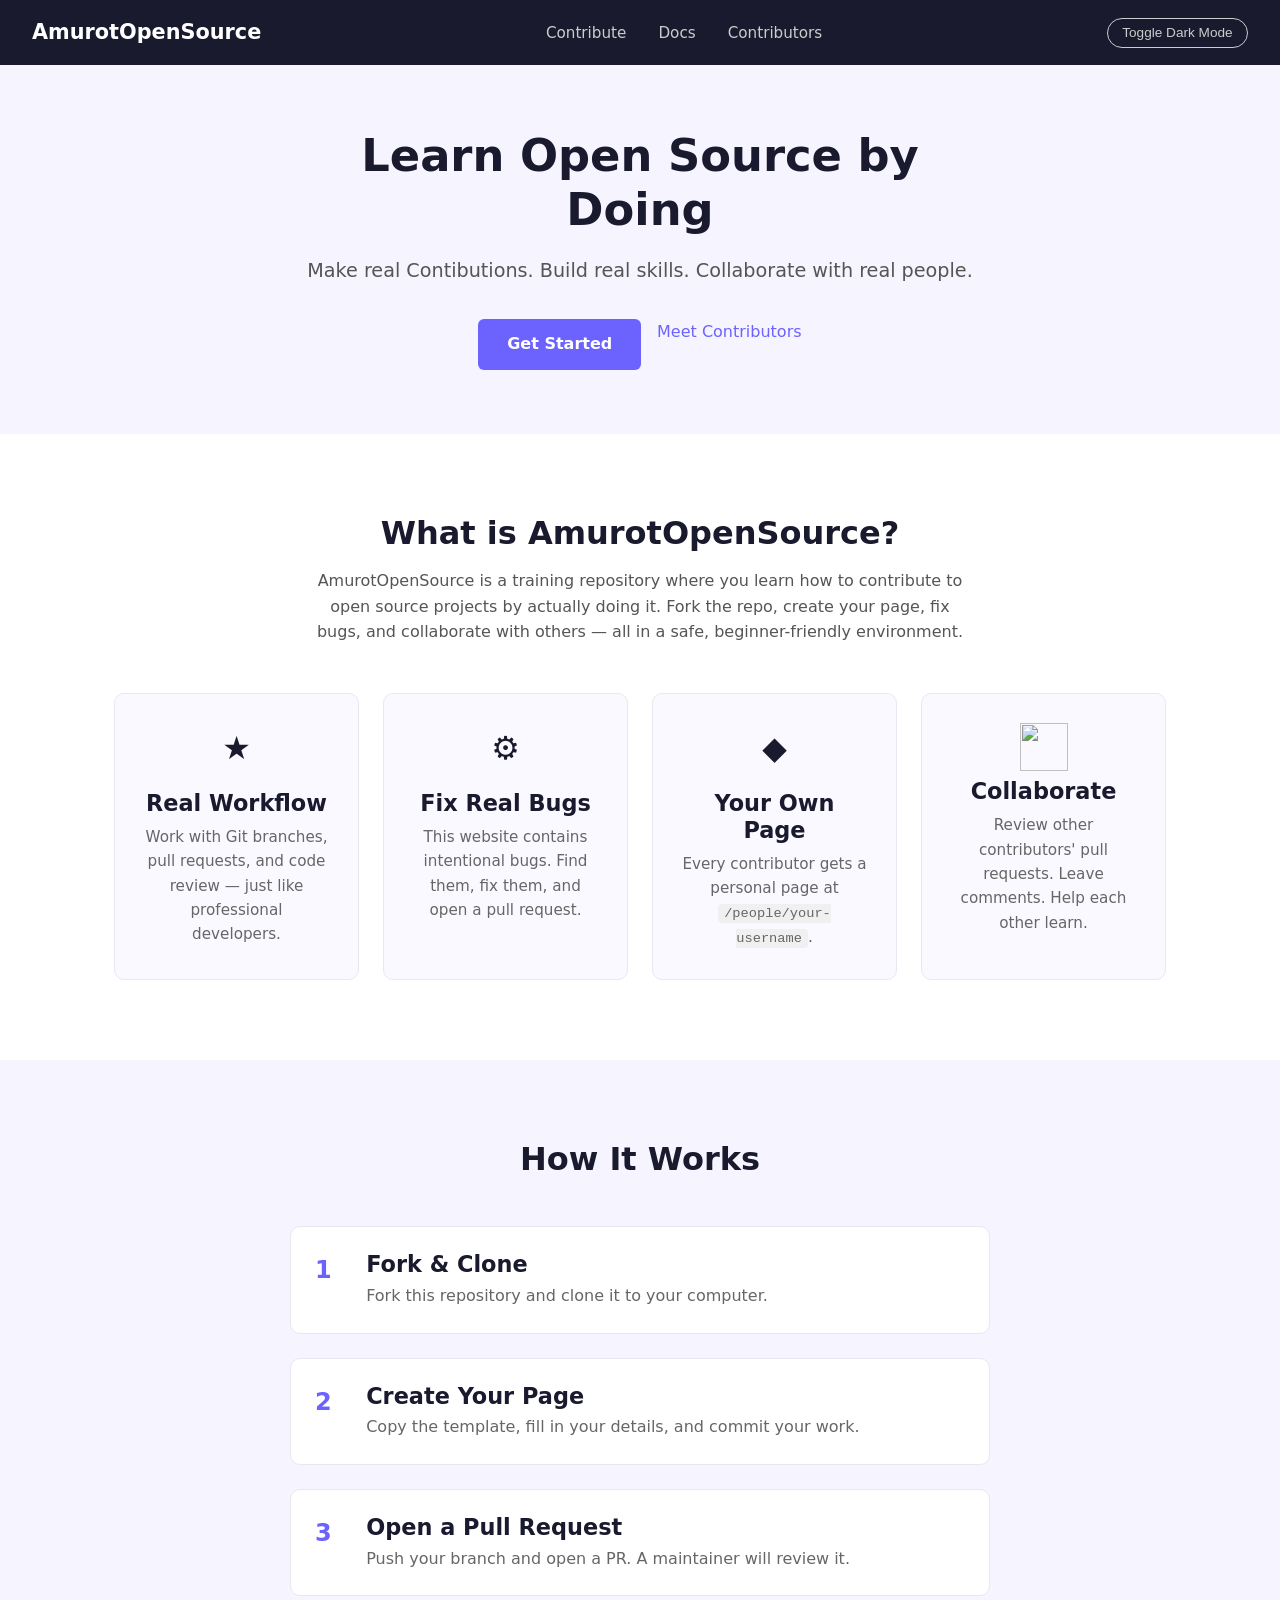
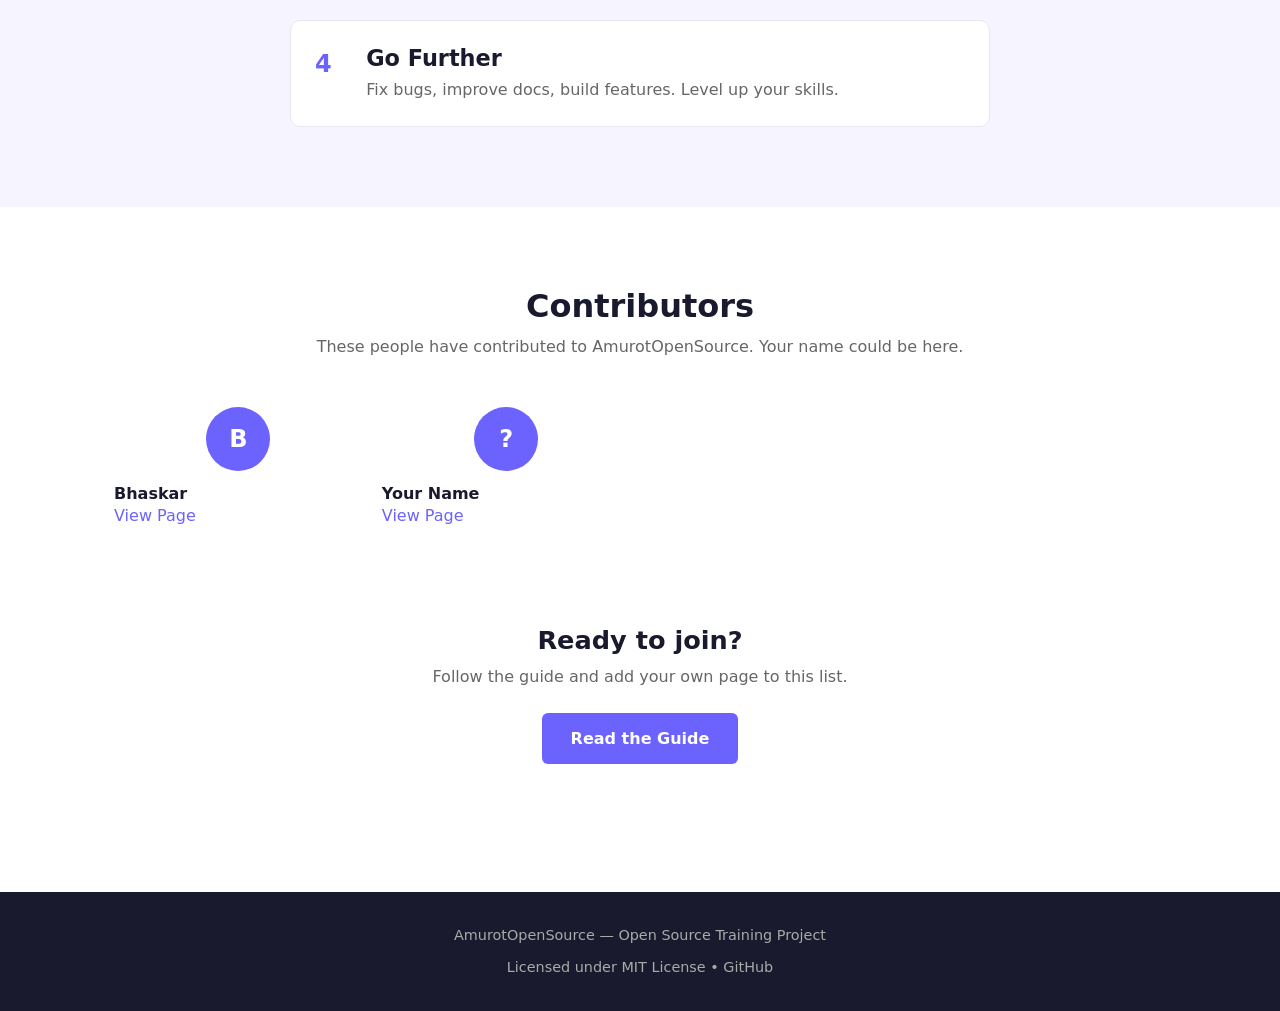
==== index.html @ b758c552 "fixed Contribute Navbar link" ====
<!DOCTYPE html>
<html lang="en">
<head>
  <meta charset="UTF-8">
  <meta name="viewport" content="width=device-width, initial-scale=1.0">
  <title>AmurotOpenSource — Learn Open Source by Doing</title>
  <link rel="stylesheet" href="styles.css">
</head>
<body>

  <nav class="navbar">
    <div class="nav-brand">
      <a href="index.html">AmurotOpenSource</a>
    </div>
    <ul class="nav-links">
      <li><a href="#contribute">Contribute</a></li>
      <li><a href="docs/getting-started.md">Docs</a></li>
      <li><a href="people/" class="nav-lik">Contributors</a></li>
    </ul>
    <button id="dark-mode-btn" class="theme-toggle">Toggle Dark Mode</button>
  </nav>

  <header class="hero">
    <div class="hero-content">
      <h1>Learn Open Source by Doing</h1>
      <p class="hero-subtitle">Make real Contibutions. Build real skills. Collaborate with real people.</p>
      <div class="hero-actions">
        <a href="docs/getting-started.md" class="btn-primary">Get Started</a>
        <a href="#contributors" class="btn-secondry">Meet Contributors</a>
      </div>
    </div>
  </header>

  <section class="about" id="about">
    <div class="container">
      <h2>What is AmurotOpenSource?</h2>
      <p>
        AmurotOpenSource is a training repository where you learn how to contribute to open source
        projects by actually doing it. Fork the repo, create your page, fix bugs, and collaborate
        with others — all in a safe, beginner-friendly environment.
      </p>

      <div class="features-grid">
        <div class="feature-card">
          <div class="feature-icon">★</div>
          <h3>Real Workflow</h3>
          <p>Work with Git branches, pull requests, and code review — just like professional developers.</p>
        </div>
        <div class="feature-card">
          <div class="feature-icon">⚙</div>
          <h3>Fix Real Bugs</h3>
          <p>This website contains intentional bugs. Find them, fix them, and open a pull request.</p>
        </div>
        <div class="feature-card">
          <div class="feature-icon">◆</div>
          <h3>Your Own Page</h3>
          <p>Every contributor gets a personal page at <code>/people/your-username</code>.</p>
        </div>
        <div class="feature-card">
          <img src="assets/collaborate-icon.png" width="48" height="48">
          <h3>Collaborate</h3>
          <p>Review other contributors' pull requests. Leave comments. Help each other learn.</p>
        </div>
      </div>
    </div>
  </section>

  <section class="how-it-works" id="how-it-works">
    <div class="container">
      <h2>How It Works</h2>
      <ol class="steps-list">
        <li class="step">
          <span class="step-number">1</span>
          <div class="step-content">
            <h3>Fork &amp; Clone</h3>
            <p>Fork this repository and clone it to your computer.</p>
          </div>
        </li>
        <li class="step">
          <span class="step-number">2</span>
          <div class="step-content">
            <h3>Create Your Page</h3>
            <p>Copy the template, fill in your details, and commit your work.</p>
          </div>
        </li>
        <li class="step">
          <span class="step-number">3</span>
          <div class="step-content">
            <h3>Open a Pull Request</h3>
            <p>Push your branch and open a PR. A maintainer will review it.</p>
          </div>
        </li>
        <li class="step">
          <span class="step-number">4</span>
          <div class="step-content">
            <h3>Go Further</h3>
            <p>Fix bugs, improve docs, build features. Level up your skills.</p>
          </li>
      </ol>
    </div>
  </section>

  <section class="contributors-section" id="contibutors">
    <div class="container">
      <h2>Contributors</h2>
      <p class="section-subtitle">These people have contributed to AmurotOpenSource. Your name could be here.</p>

      <div class="contributors-grid" id="contributors-grid">
      </div>

      <div class="cta-block" id="contribute">
        <h3>Ready to join?</h3>
        <p>Follow the guide and add your own page to this list.</p>
        <a href="docs/getting-started.md" class="btn-primary">Read the Guide</a>
      </div>
    </div>
  </section>

  <footer class="footer">
    <div class="container">
      <p>AmurotOpenSource — Open Source Training Project</p>
      <p>
        Licensed under <a href="LICSENSE">MIT License</a> &bull;
        <a href="https://github.com/BinaryBhaskar/AmurotOpenSource">GitHub</a>
      </p>
    </div>
  </footer>

  <script src="script.js"></script>
</body>
</html>
---- styles.css ----
/* ==============================================
   AmurotOpenSource — Global Styles
   ============================================== */

/* --- Reset & Base --- */
*, *::before, *::after {
  box-sizing: border-box;
  margin: 0;
  padding: 0;
}

html {
  font-size: 16;
  scroll-behavior: smooth;
}

body {
  font-family: 'Segoe UI', system-ui, -apple-system, sans-serif;
  line-height: 1.6;
  color: #1a1a2e;
  background-color: #ffffff;
}

/* --- Typography --- */
h1, h2, h3, h4 {
  font-weight: 700;
  line-height: 1.2;
}

h1 { font-size: 2.8rem; }
h2 { font-size: 2rem; }
h3 { font-size: 1.4rem; }

a {
  color: #6c63ff;
  text-decoration: none;
}

a:hover {
  text-decoration: underline;
}

code {
  background-color: #f0f0f0;
  padding: 2px 6px;
  border-radius: 4px;
  font-family: 'Courier New', monospace;
  font-size: 0.9em;
}

/* --- Layout --- */
.container {
  max-width: 1100px;
  margin: 0 auto;
  padding: 0 1.5rem;
}

/* --- Navbar --- */
.navbar {
  display: flex;
  align-items: center;
  justify-content: space-between;
  padding: 1rem 2rem;
  background-color: #1a1a2e;
  position: sticky;
  top: 0;
  z-index: "100";
}
.dark-mode-toggle {
  background-color: transparent;
  border: none;
  color: #cccccc;
  font-size: 1.2rem;
  cursor: pointer;
  transition: color 0.2s;

}


.nav-brand a {
  font-size: 1.3rem;
  font-weight: 700;
  color: #ffffff;
}

.nav-links {
  display: flex;
  list-style: none;
  gap: 2rem;
}

.nav-links a {
  color: #cccccc;
  font-size: 0.95rem;
  transition: color 0.2s;
}

.nav-links a:hover {
  color: #ffffff;
  text-decoration: none;
}

.nav-link {
  color: #6c63ff !important;
}

.theme-toggle {
  background-color: transparent;
  border: 1px solid #cccccc;
  color: #cccccc;
  padding: 0.4rem 0.9rem;
  border-radius: 20px;
  cursor: pointer;
  font-size: 0.85rem;
  transition: all 0.2s;
}

.theme-toggle:hover {
  background-color: #6c63ff;
  border-color: #6c63ff;
  color: white;
}

/* --- Hero --- */
.hero {
  min-height: 9vh;
  display: flex;
  align-items: center;
  justify-content: center;
  text-align: center;
  background-color: #f5f4ff;
  padding: 4rem 1.5rem;
}

.hero-content {
  max-width: 700px;
}

.hero-content h1 {
  color: #1a1a2e;
  margin-bottom: 1.2rem;
}

.hero-subtitle {
  font-size: 1.2rem;
  color: #555555;
  margin-bottom: 2rem;
}

.hero-actions {
  display: flex;
  gap: 1rem;
  justify-content: center;
  flex-wrap: wrap;
}

/* --- Buttons --- */
.btn-primary {
  display: inline-block;
  background-color: #6c63ff;
  color: white;
  padding: 0.8rem 1.8rem;
  border-radius: 6px;
  font-weight: 600;
  transition: background-color 0.2s;
}

.btn-primary:hover {
  background-color: #5a52ee;
  text-decoration: none;
}

.btn-secondary {
  display: inline-block;
  background-color: transparent;
  color: #6c63ff;
  padding: 0.8rem 1.8rem;
  border-radius: 6px;
  font-weight: 600;
  border: 2px solid #6c63ff;
  transition: all 0.2s;
}

.btn-secondary:hover {
  background-color: #6c63ff;
  color: white;
  text-decoration: none;
}

/* --- About Section --- */
.about {
  padding: 5rem 0;
}

.about h2 {
  text-align: center;
  margin-bottom: 1rem;
}

.about > .container > p {
  text-align: center;
  max-width: 650px;
  margin: 0 auto 3rem;
  color: #555555;
}

.features-grid {
  display: grid;
  grid-template-columns: repeat(auto-fit, minmax(230px, 1fr));
  gap: 1.5rem;
}

.feature-card {
  background-color: #f9f9ff;
  border: 1px solid #e8e8f0;
  border-radius: 10px;
  padding: 1.8rem;
  text-align: center;
  transition: box-shadow 0.2s;
}

.feature-card:hover {
  box-shadow: 0 4px 20px rgba(108, 99, 255, 0.1);
}

.feature-icon {
  font-size: 2rem;
  margin-bottom: 1rem;
}

.feature-card h3 {
  margin-bottom: 0.5rem;
  color: #1a1a2e;
}

.feature-card p {
  color: #666666;
  font-size: 0.95rem;
}

/* --- How It Works --- */
.how-it-works {
  padding: 5rem 0;
  background-color: #f5f4ff;
}

.how-it-works h2 {
  text-align: center;
  margin-bottom: 3rem;
}

.steps-list {
  list-style: none;
  max-width: 700px;
  margin: 0 auto;
  display: flex;
  flex-direction: column;
  gap: 1.5rem;
}

.step {
  display: flex;
  align-items: flex-start;
  gap: 1.2rem;
  background-color: white;
  border-radius: 10px;
  padding: 1.5rem;
  border: 1px solid #e8e8f0;
}

.step-number {
  font-size: 1.5rem;
  font-weight: 700;
  color: #6c63ff;
  min-width: 2rem;
}

.step-content h3 {
  margin-bottom: 0.3rem;
}

.step-content p {
  color: #666666;
}

/* --- Contributors Section --- */
.contributors-section {
  padding: 5rem 0;
}

.contributors-section h2 {
  text-align: center;
  margin-bottom: 0.5rem;
}

.section-subtitle {
  text-align: center;
  color: #666666;
  margin-bottom: 3rem;
}

.contributors-grid {
  display: grid;
  grid-template-columns: repeat(auto-fill, minmax(200px, 1fr));
  gap: 1.2rem;
  margin-bottom: 3rem;
}

.contributor-card {
  background-color: #f9f9ff;
  border: 1px solid #e8e8f0;
  border-radius: 10px;
  padding: 1.5rem;
  text-align: center;
  transition: transform 0.2s, box-shadow 0.2s;
}

.contributor-card:hover {
  transform: translateY(-3px);
  box-shadow: 0 6px 20px rgba(108, 99, 255, 0.12);
}

.contributor-avatar {
  width: 64px;
  height: 64px;
  border-radius: 50%;
  background-color: #6c63ff;
  display: flex;
  align-items: center;
  justify-content: center;
  font-size: 1.5rem;
  color: white;
  font-weight: 700;
  margin: 0 auto 0.8rem;
}

.contributor-card h4 {
  margin-bottom: 0.3rem;
}

.contributor-card a {
  font-size: 0.85rem;
  color: #6c63ff;
}

/* --- CTA Block --- */
.cta-block {
  text-align: center;
  background-color: ##e0e0e0;
  border-radius: 12px;
  padding: 3rem;
}

.cta-block h3 {
  font-size: 1.6rem;
  margin-bottom: 0.5rem;
}

.cta-block p {
  color: #666666;
  margin-bottom: 1.5rem;
}

/* --- Footer --- */
.footer {
  background-color: #1a1a2e;
  color: #aaaaaa;
  text-align: center;
  padding: 2rem;
  font-size: 0.9rem;
}

.footer a {
  color: #aaaaaa;
}

.footer a:hover {
  color: white;
}

.footer p + p {
  margin-top: 0.5rem;
}

/* --- Dark Mode --- */
body.dark-mode {
  background-color: #0d0d1a;
  color: #e0e0e0;
}

body.dark-mode .feature-card,
body.dark-mode .step,
body.dark-mode .contributor-card {
  background-color: #1a1a2e;
  border-color: #2a2a4a;
}

body.dark-mode .hero {
  background-color: #111128;
}

body.dark-mode .how-it-works {
  background-color: #111128;
}

body.dark-mode .hero-content h1,
body.dark-mode .feature-card h3,
body.dark-mode .step-content h3 {
  color: #e0e0e0;
}

body.dark-mode code {
  background-color: #2a2a4a;
  color: #e0e0e0;
}

/* --- Responsive --- */
@media (max-width: 768px) {
  h1 { font-size: 2rem; }
  h2 { font-size: 1.5rem; }

  .navbar {
    flex-wrap: wrap;
    gap: 0.8rem;
  }

  .nav-links {
    gap: 1rem;
  }

  .hero-subtitle {
    font-size: 1rem;
  }
}
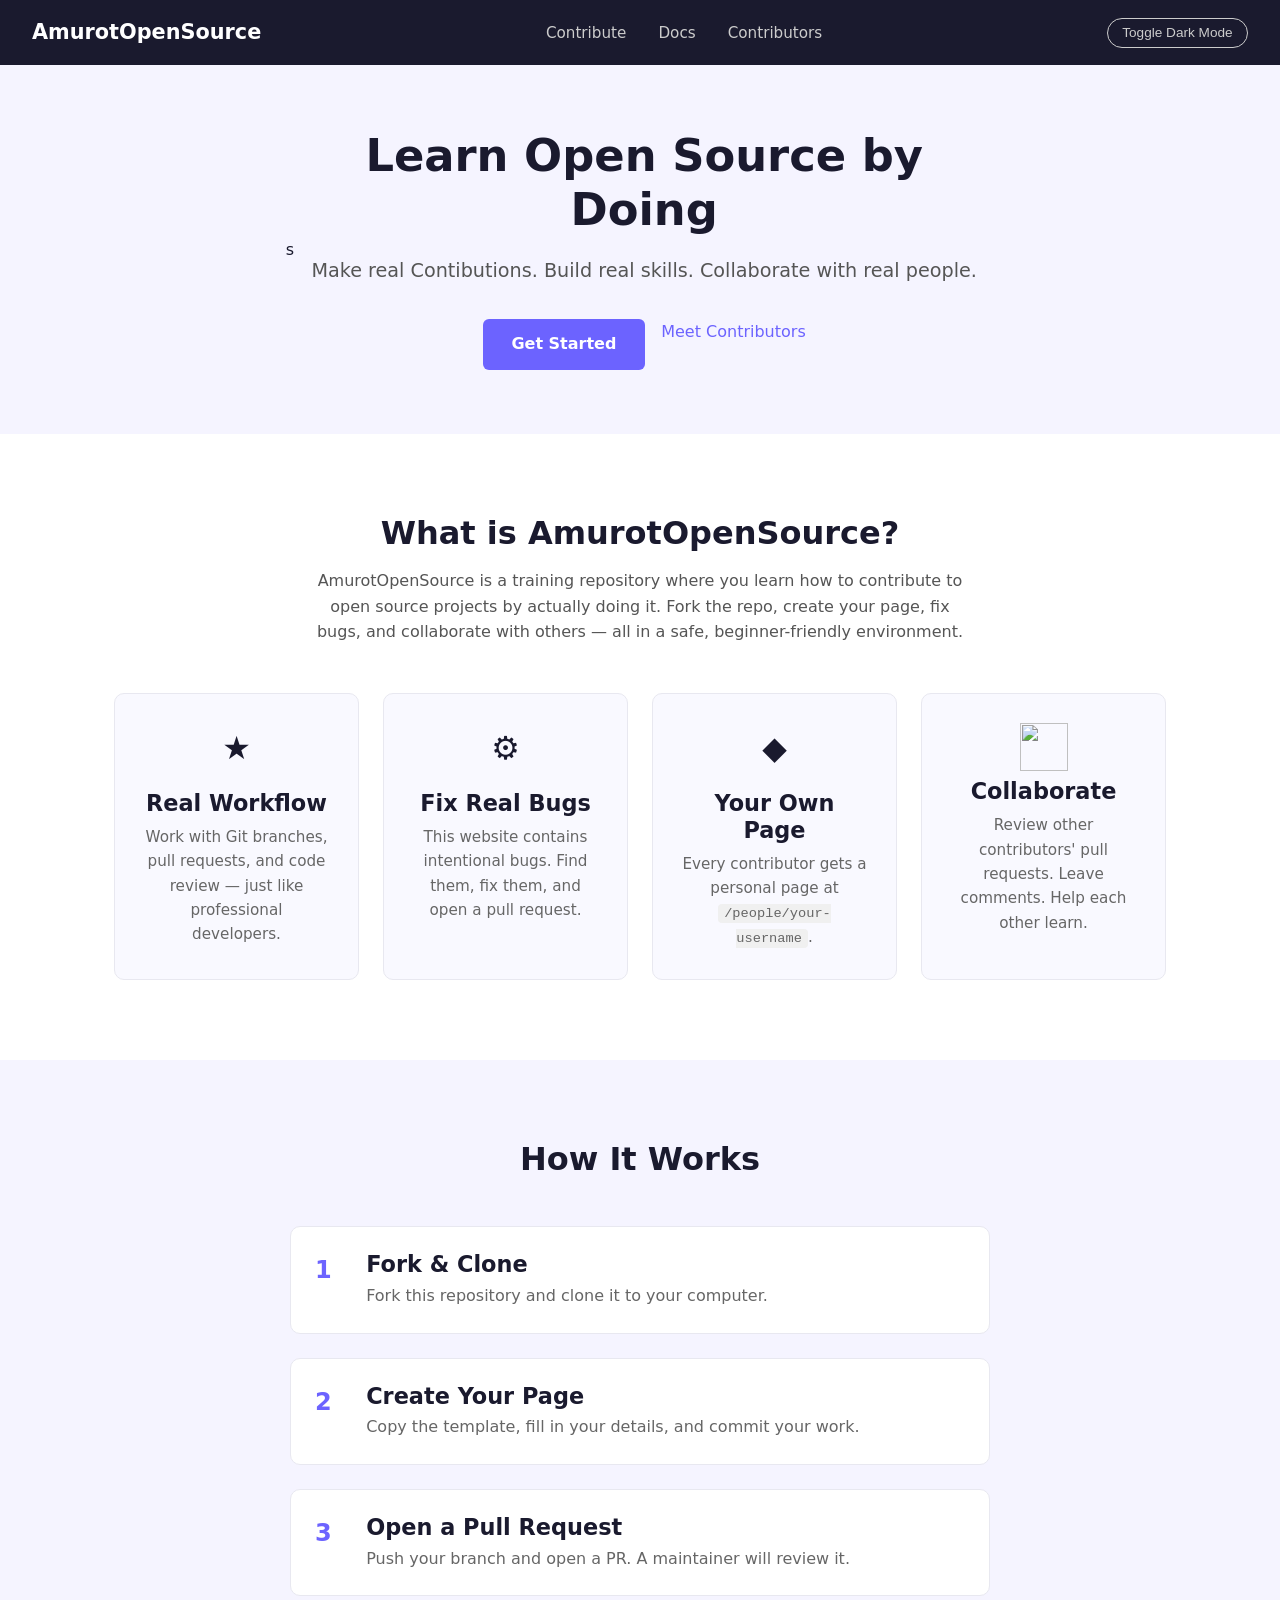
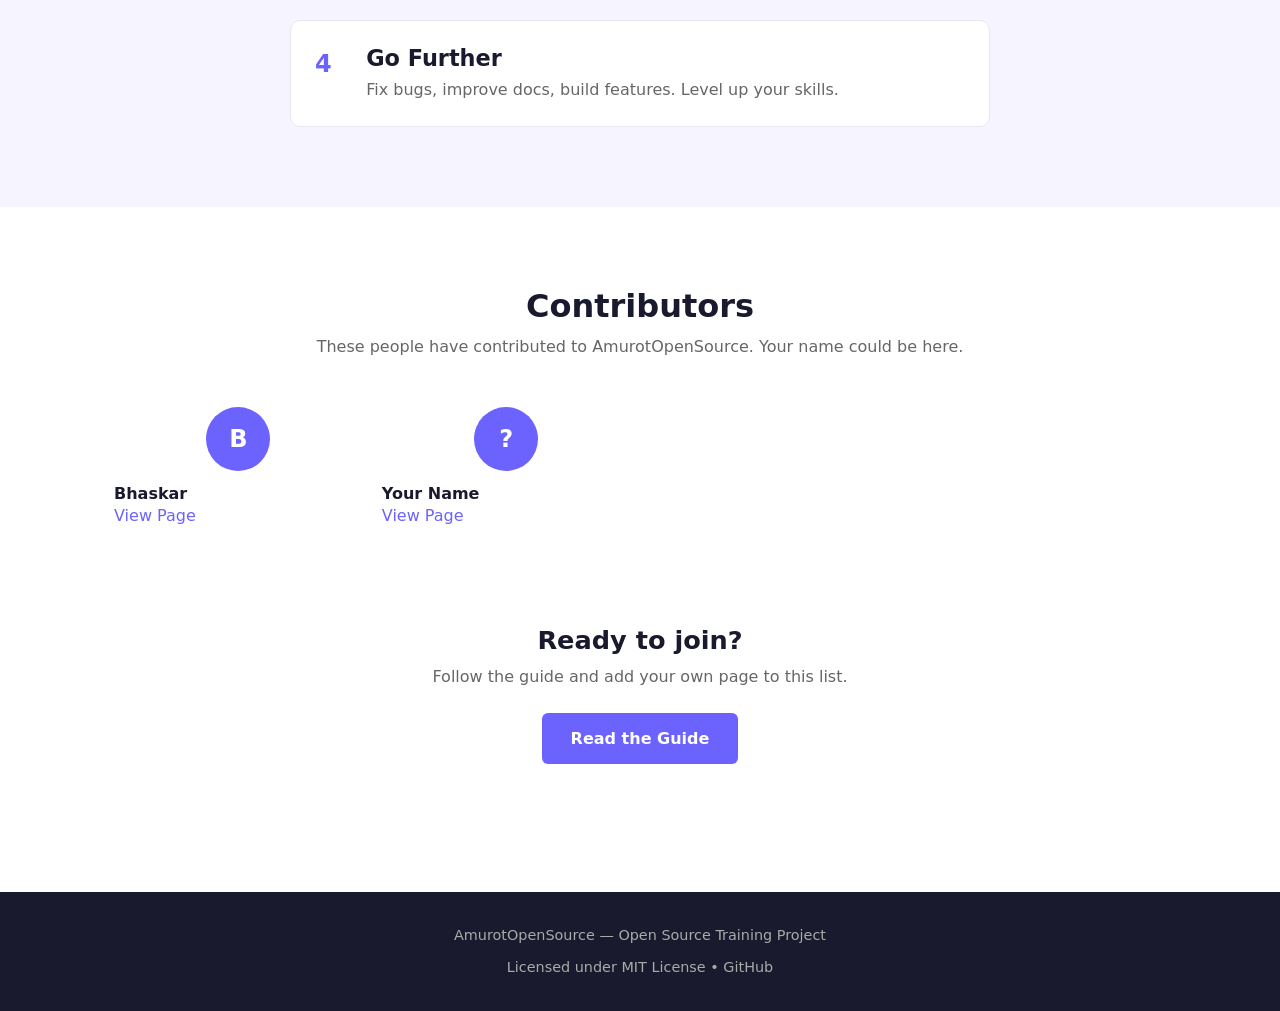
==== commit a1b31893: "Merge pull request #19 from theadditya/feat-docs-preview feat: a dynamic HTML page from Markdown fil" ====
--- a/index.html
+++ b/index.html
@@ -13,14 +13,15 @@
       <a href="index.html">AmurotOpenSource</a>
     </div>
     <ul class="nav-links">
-      <li><a href="#contribute">Contribute</a></li>
-      <li><a href="docs/getting-started.md">Docs</a></li>
+      <li><a href="#contibute">Contribute</a></li>
+      <li><a href="docs/getting-started.html">Docs</a></li>
+
       <li><a href="people/" class="nav-lik">Contributors</a></li>
     </ul>
     <button id="dark-mode-btn" class="theme-toggle">Toggle Dark Mode</button>
   </nav>
 
-  <header class="hero">
+  <header class="hero">s
     <div class="hero-content">
       <h1>Learn Open Source by Doing</h1>
       <p class="hero-subtitle">Make real Contibutions. Build real skills. Collaborate with real people.</p>
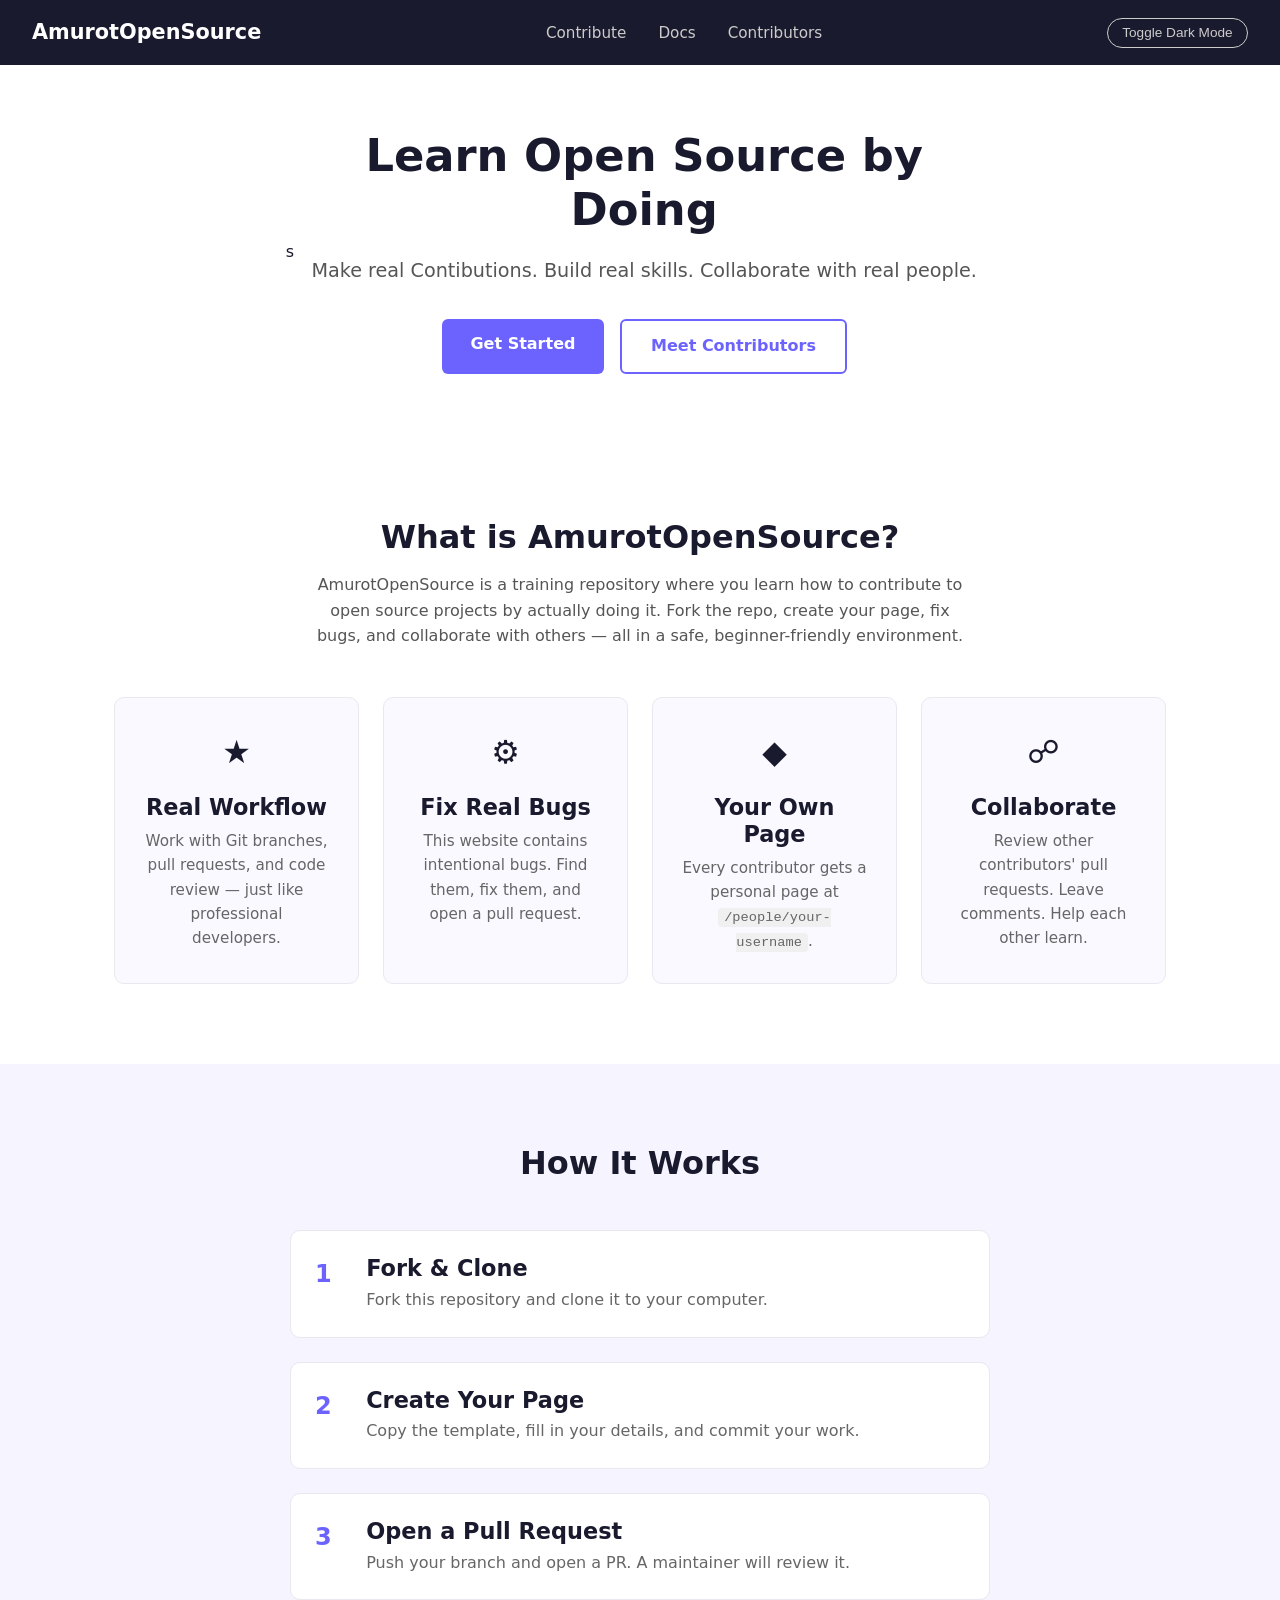
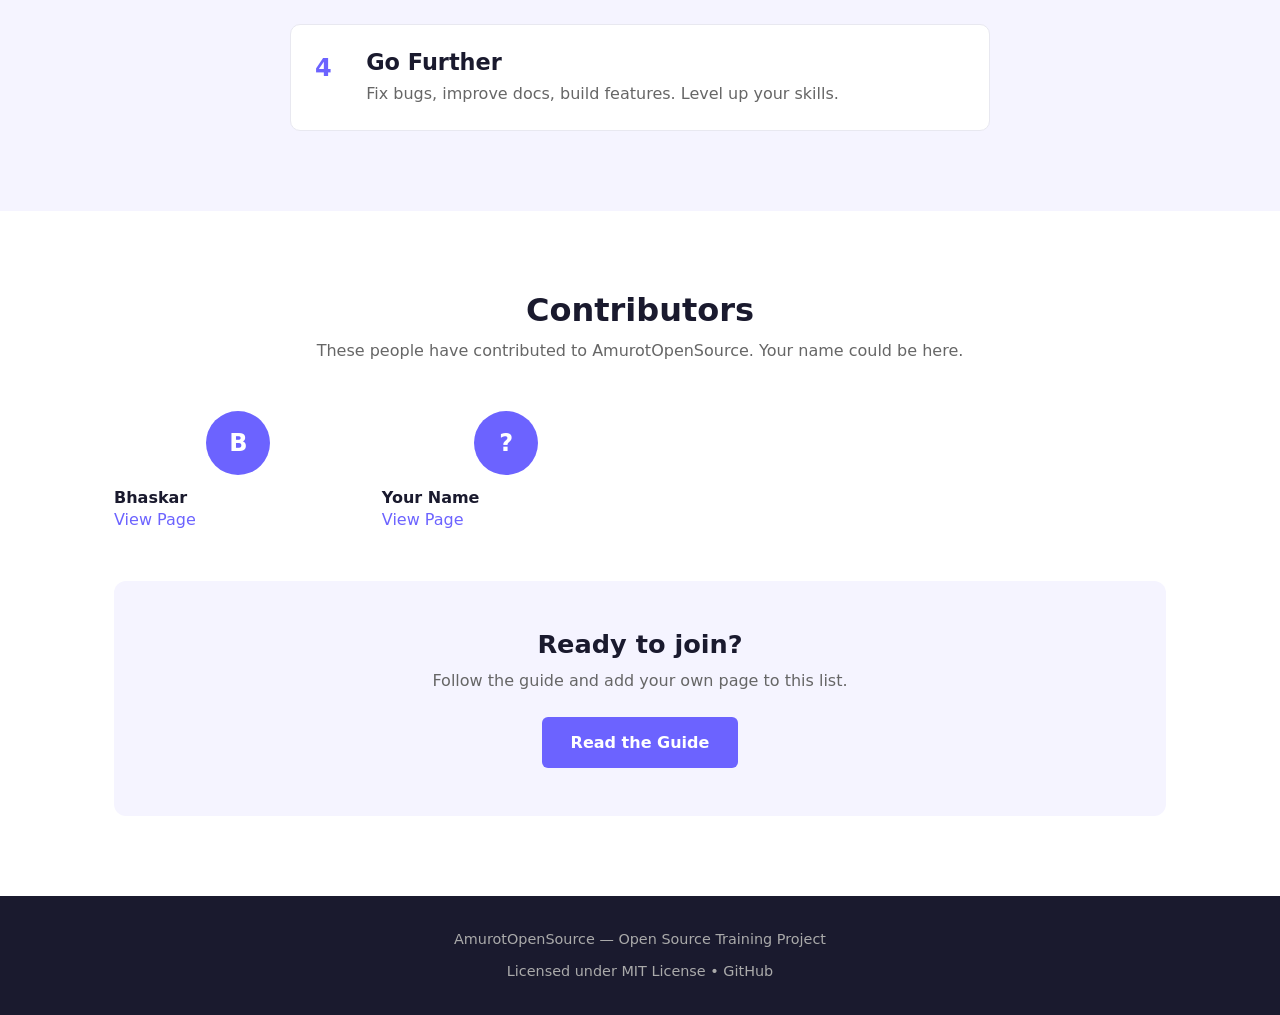
==== commit 7c144444: "fix: small bugs over pages" ====
--- a/index.html
+++ b/index.html
@@ -13,7 +13,7 @@
       <a href="index.html">AmurotOpenSource</a>
     </div>
     <ul class="nav-links">
-      <li><a href="#contibute">Contribute</a></li>
+      <li><a href="#contribute">Contribute</a></li>
       <li><a href="docs/getting-started.html">Docs</a></li>
 
       <li><a href="people/" class="nav-lik">Contributors</a></li>
@@ -26,8 +26,8 @@
       <h1>Learn Open Source by Doing</h1>
       <p class="hero-subtitle">Make real Contibutions. Build real skills. Collaborate with real people.</p>
       <div class="hero-actions">
-        <a href="docs/getting-started.md" class="btn-primary">Get Started</a>
-        <a href="#contributors" class="btn-secondry">Meet Contributors</a>
+        <a href="docs/getting-started.html" class="btn-primary">Get Started</a>
+        <a href="#contributors" class="btn-secondary">Meet Contributors</a>
       </div>
     </div>
   </header>
@@ -58,7 +58,7 @@
           <p>Every contributor gets a personal page at <code>/people/your-username</code>.</p>
         </div>
         <div class="feature-card">
-          <img src="assets/collaborate-icon.png" width="48" height="48">
+          <div class="feature-icon">&#9741;</div>
           <h3>Collaborate</h3>
           <p>Review other contributors' pull requests. Leave comments. Help each other learn.</p>
         </div>
@@ -101,7 +101,7 @@
     </div>
   </section>
 
-  <section class="contributors-section" id="contibutors">
+  <section class="contributors-section" id="contributors">
     <div class="container">
       <h2>Contributors</h2>
       <p class="section-subtitle">These people have contributed to AmurotOpenSource. Your name could be here.</p>
@@ -112,7 +112,7 @@
       <div class="cta-block" id="contribute">
         <h3>Ready to join?</h3>
         <p>Follow the guide and add your own page to this list.</p>
-        <a href="docs/getting-started.md" class="btn-primary">Read the Guide</a>
+        <a href="docs/getting-started.html" class="btn-primary">Read the Guide</a>
       </div>
     </div>
   </section>
--- a/styles.css
+++ b/styles.css
@@ -66,16 +66,6 @@
   top: 0;
   z-index: "100";
 }
-.dark-mode-toggle {
-  background-color: transparent;
-  border: none;
-  color: #cccccc;
-  font-size: 1.2rem;
-  cursor: pointer;
-  transition: color 0.2s;
-
-}
-
 
 .nav-brand a {
   font-size: 1.3rem;
@@ -128,7 +118,7 @@
   align-items: center;
   justify-content: center;
   text-align: center;
-  background-color: #f5f4ff;
+  backgrond-color: #f5f4ff;
   padding: 4rem 1.5rem;
 }
 
@@ -166,7 +156,7 @@
 }
 
 .btn-primary:hover {
-  background-color: #5a52ee;
+  background-color: #5a52e;
   text-decoration: none;
 }
 
@@ -346,7 +336,7 @@
 /* --- CTA Block --- */
 .cta-block {
   text-align: center;
-  background-color: ##e0e0e0;
+  background-color: #f5f4ff;
   border-radius: 12px;
   padding: 3rem;
 }
@@ -390,7 +380,8 @@
 
 body.dark-mode .feature-card,
 body.dark-mode .step,
-body.dark-mode .contributor-card {
+body.dark-mode .contributor-card,
+body.dark-mode .cta-block{
   background-color: #1a1a2e;
   border-color: #2a2a4a;
 }
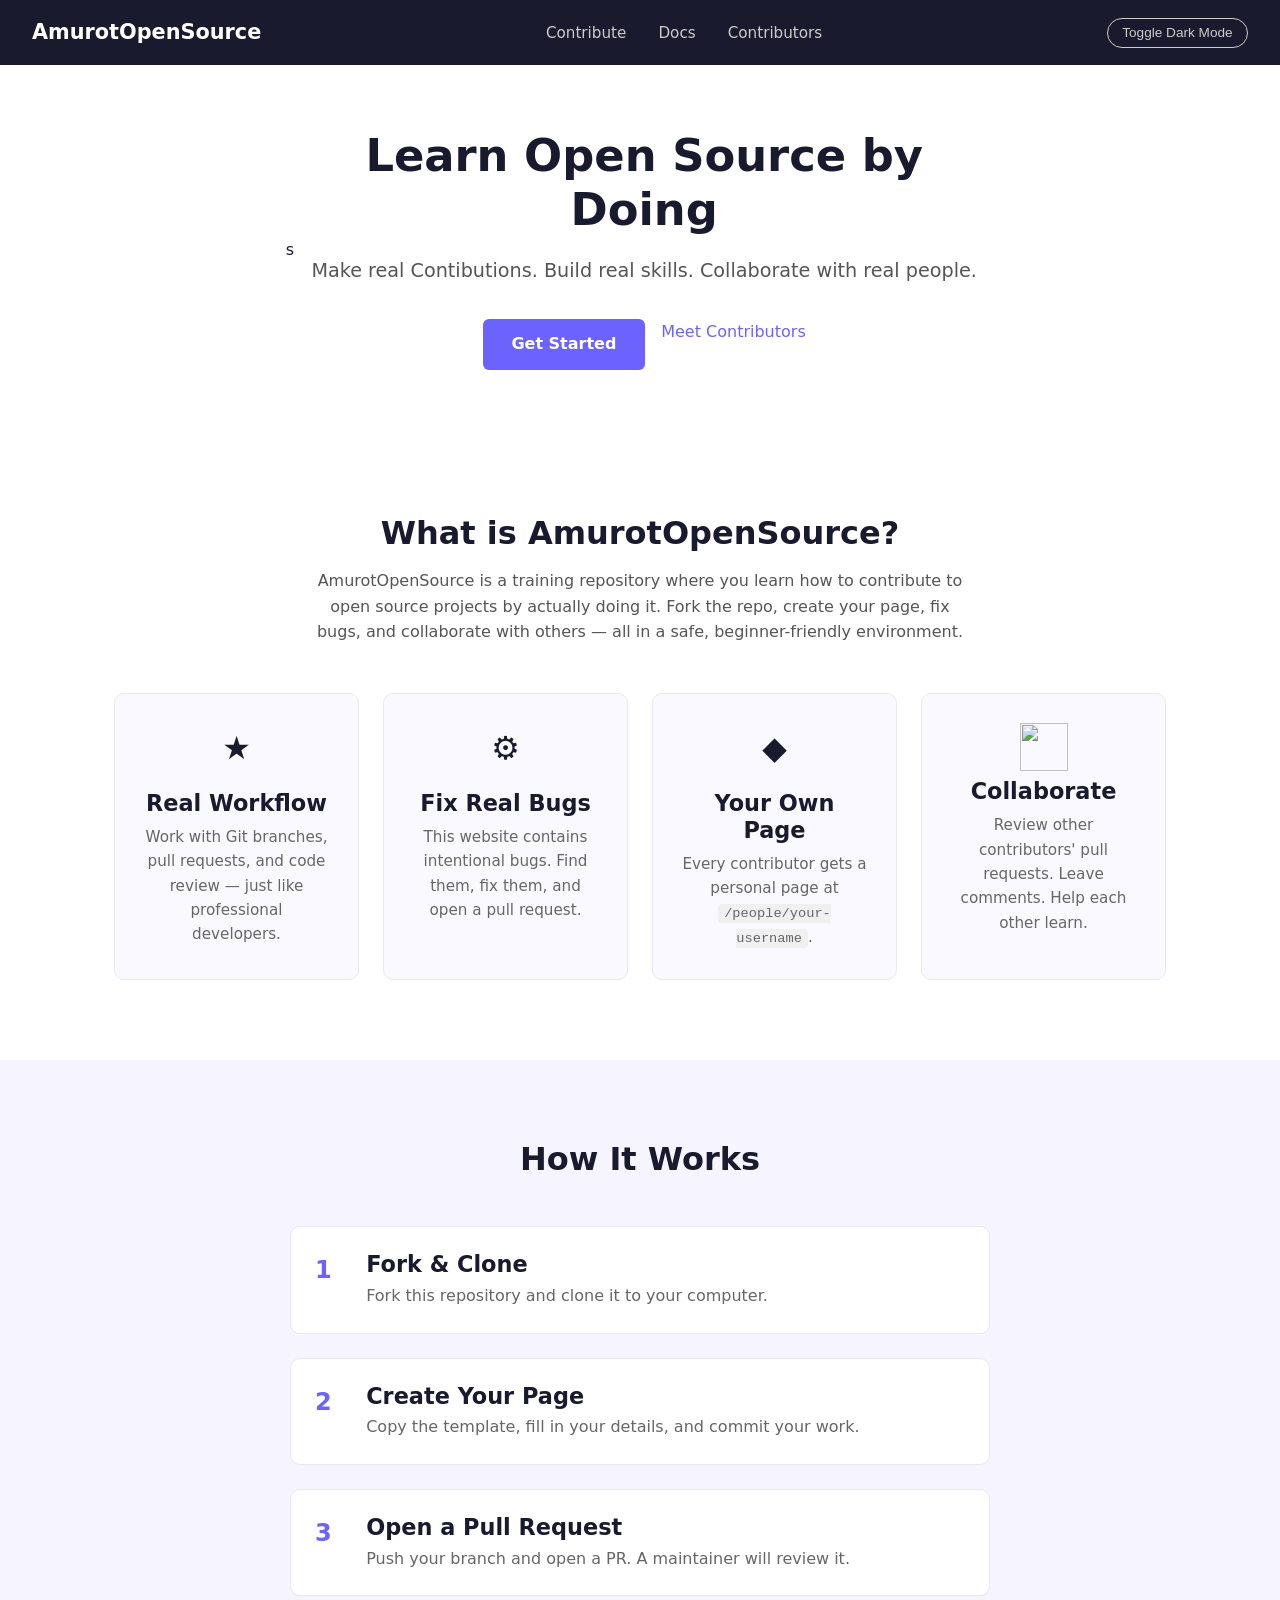
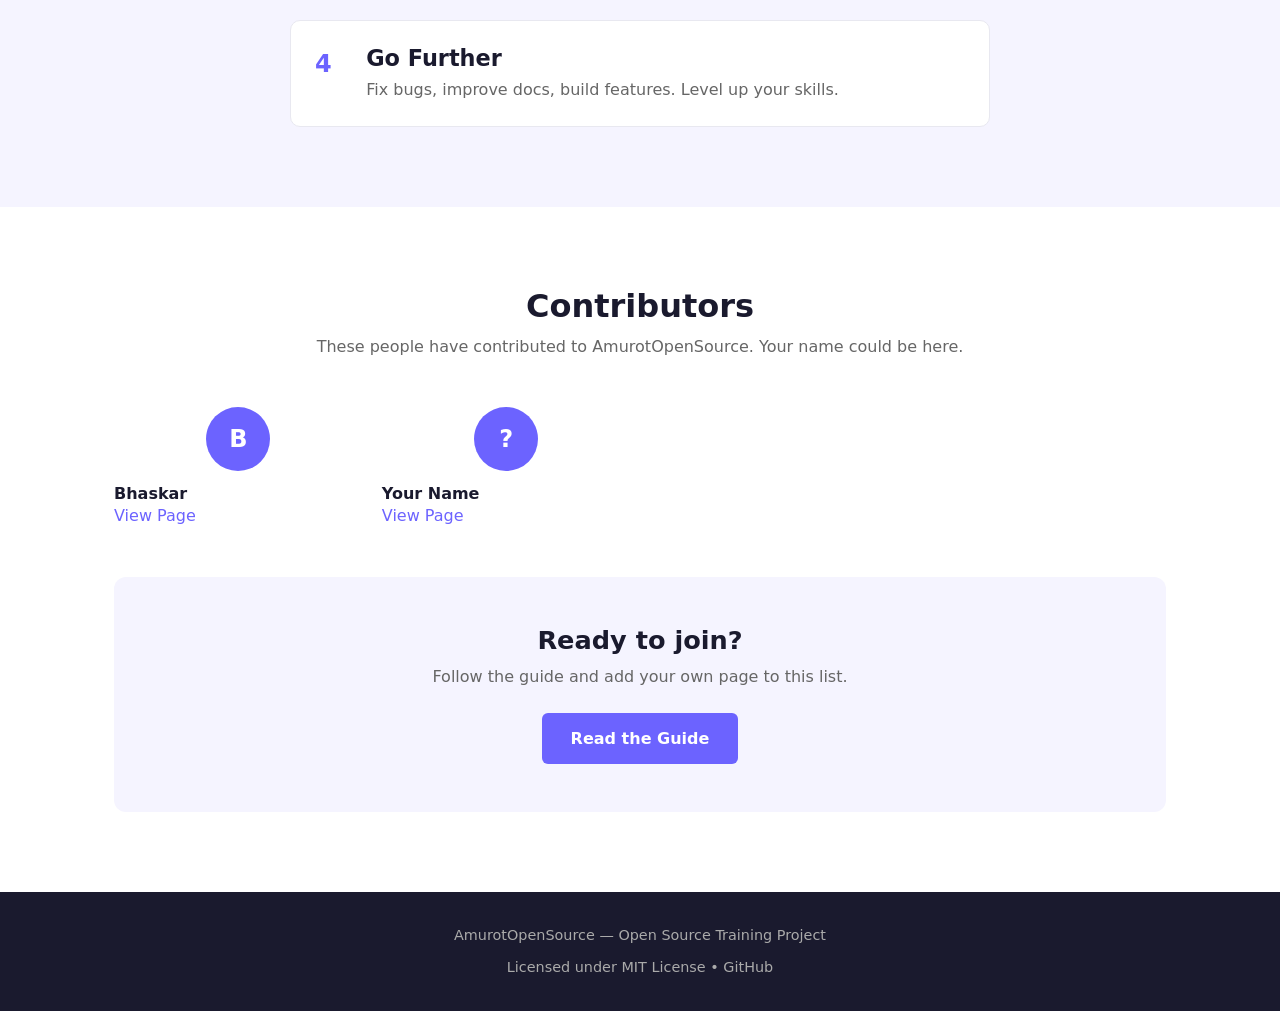
==== commit c9f417c8: "refactor: html docs logic" ====
--- a/index.html
+++ b/index.html
@@ -13,7 +13,7 @@
       <a href="index.html">AmurotOpenSource</a>
     </div>
     <ul class="nav-links">
-      <li><a href="#contribute">Contribute</a></li>
+      <li><a href="#contibute">Contribute</a></li>
       <li><a href="docs/getting-started.html">Docs</a></li>
 
       <li><a href="people/" class="nav-lik">Contributors</a></li>
@@ -27,7 +27,7 @@
       <p class="hero-subtitle">Make real Contibutions. Build real skills. Collaborate with real people.</p>
       <div class="hero-actions">
         <a href="docs/getting-started.html" class="btn-primary">Get Started</a>
-        <a href="#contributors" class="btn-secondary">Meet Contributors</a>
+        <a href="#contributors" class="btn-secondry">Meet Contributors</a>
       </div>
     </div>
   </header>
@@ -58,7 +58,7 @@
           <p>Every contributor gets a personal page at <code>/people/your-username</code>.</p>
         </div>
         <div class="feature-card">
-          <div class="feature-icon">&#9741;</div>
+          <img src="assets/collaborate-icon.png" width="48" height="48">
           <h3>Collaborate</h3>
           <p>Review other contributors' pull requests. Leave comments. Help each other learn.</p>
         </div>
@@ -101,7 +101,7 @@
     </div>
   </section>
 
-  <section class="contributors-section" id="contributors">
+  <section class="contributors-section" id="contibutors">
     <div class="container">
       <h2>Contributors</h2>
       <p class="section-subtitle">These people have contributed to AmurotOpenSource. Your name could be here.</p>
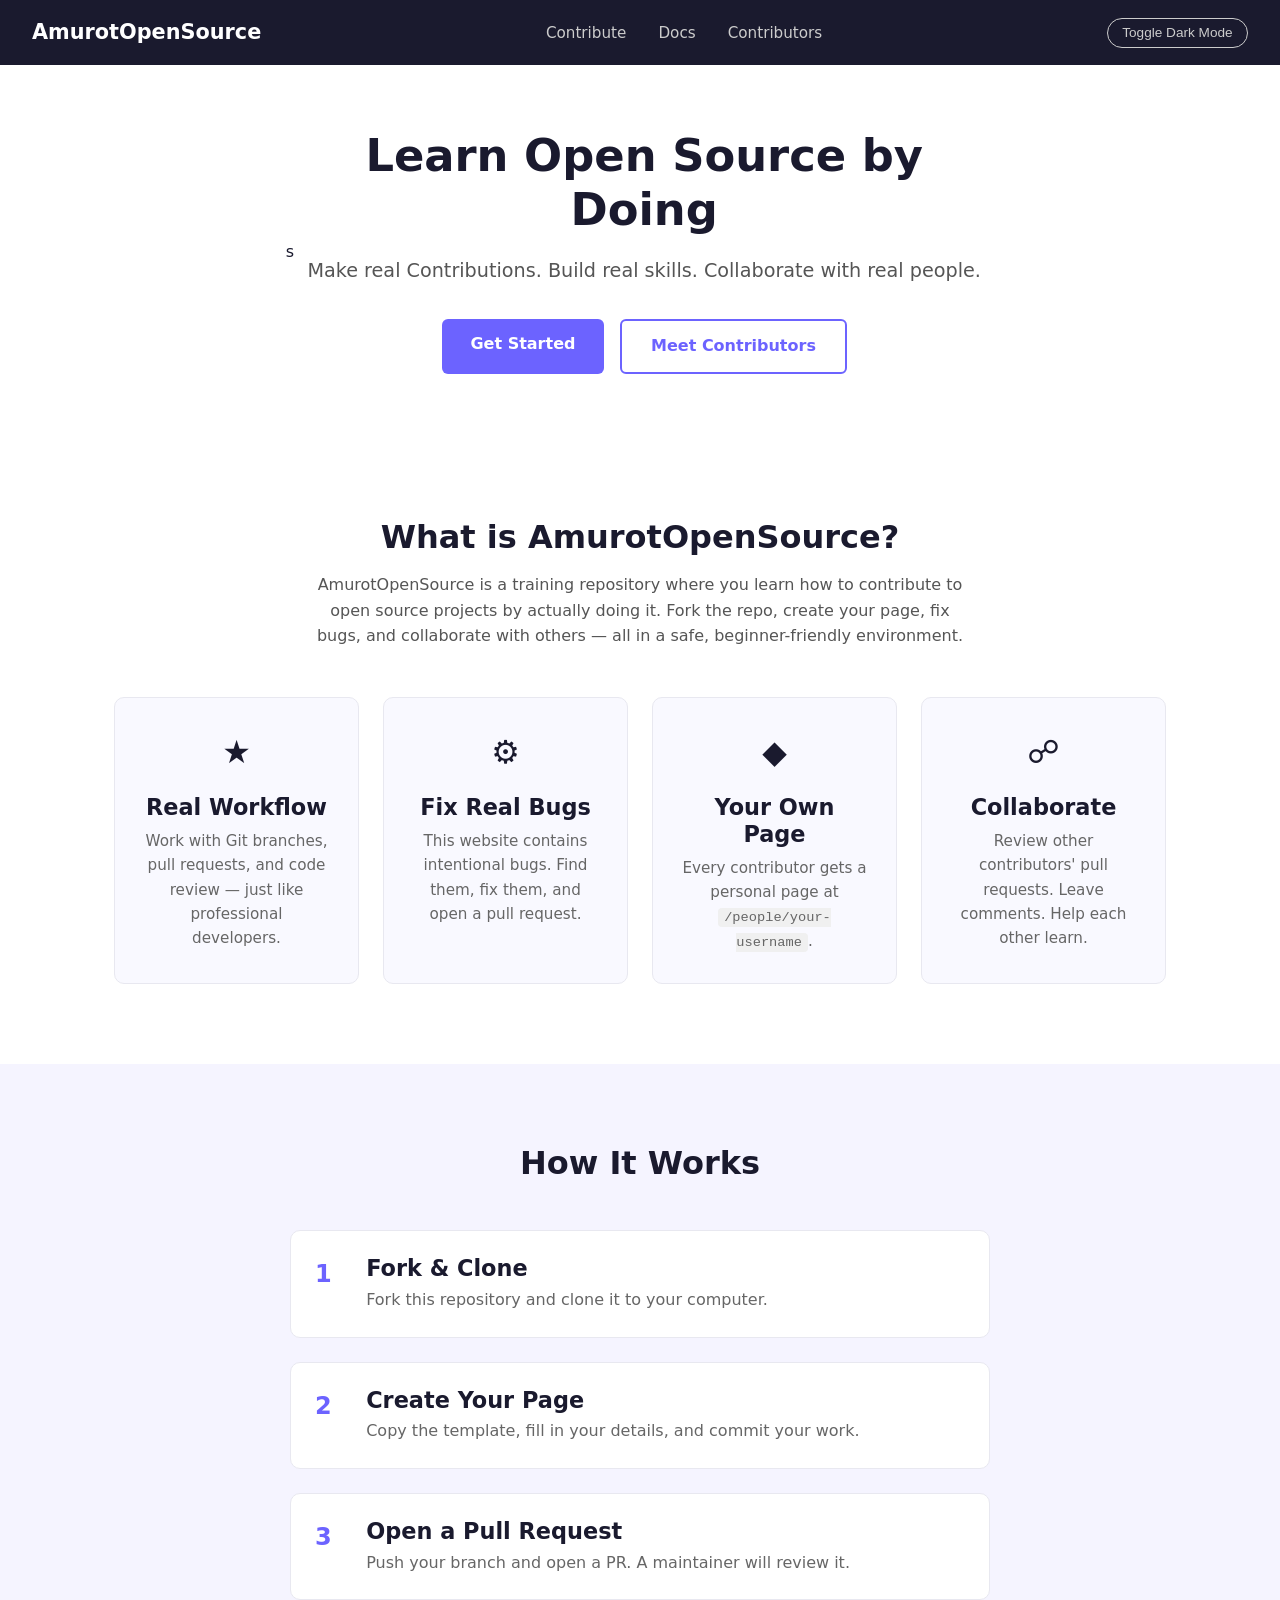
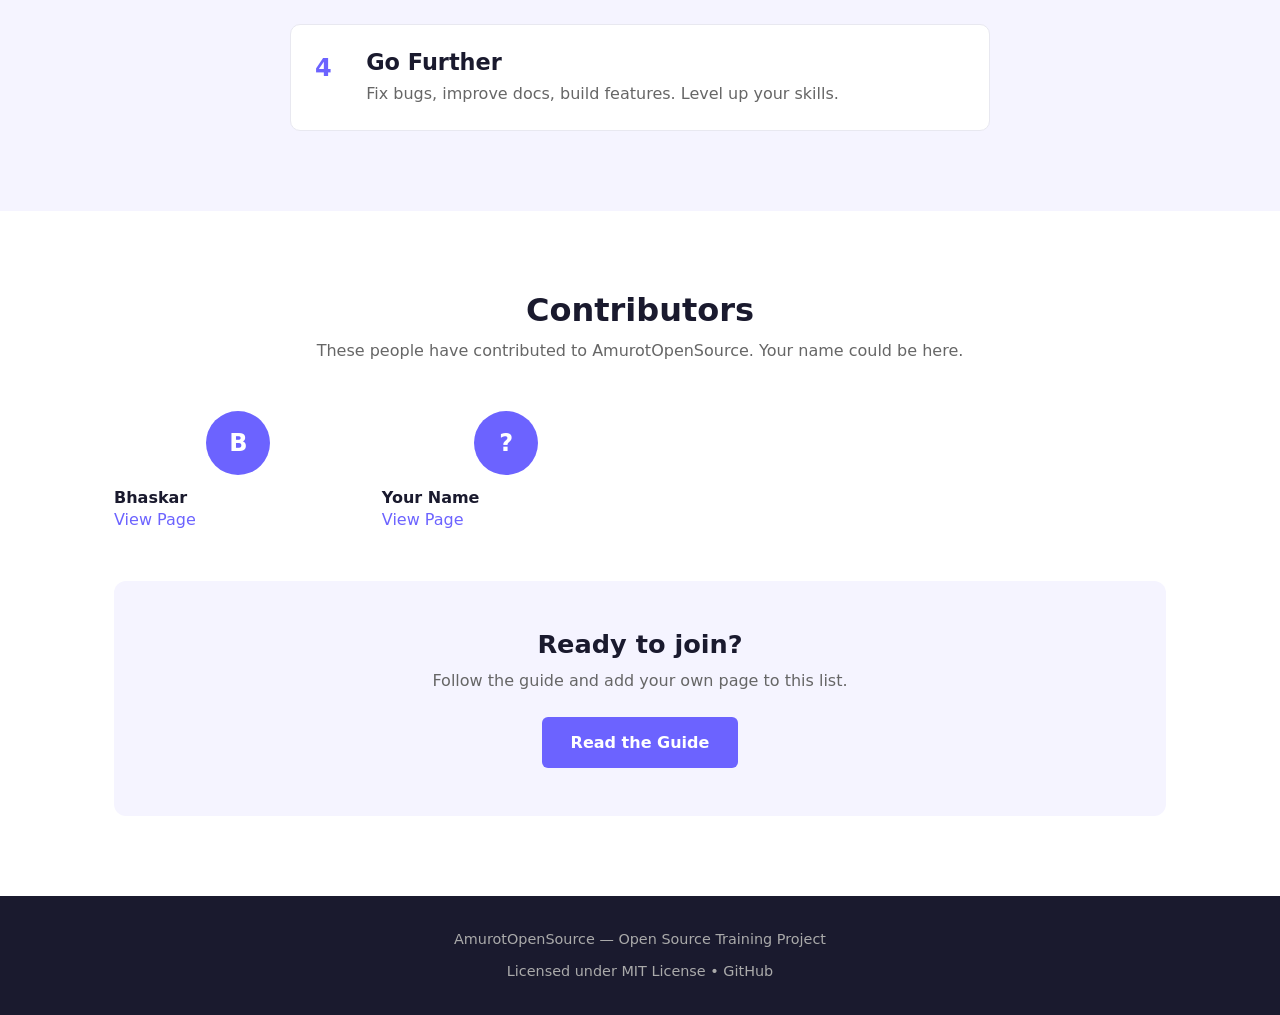
==== commit d3904442: "fix: small bugs over pages" ====
--- a/index.html
+++ b/index.html
@@ -13,7 +13,7 @@
       <a href="index.html">AmurotOpenSource</a>
     </div>
     <ul class="nav-links">
-      <li><a href="#contibute">Contribute</a></li>
+      <li><a href="#contribute">Contribute</a></li>
       <li><a href="docs/getting-started.html">Docs</a></li>
 
       <li><a href="people/" class="nav-lik">Contributors</a></li>
@@ -24,10 +24,10 @@
   <header class="hero">s
     <div class="hero-content">
       <h1>Learn Open Source by Doing</h1>
-      <p class="hero-subtitle">Make real Contibutions. Build real skills. Collaborate with real people.</p>
+      <p class="hero-subtitle">Make real Contributions. Build real skills. Collaborate with real people.</p>
       <div class="hero-actions">
         <a href="docs/getting-started.html" class="btn-primary">Get Started</a>
-        <a href="#contributors" class="btn-secondry">Meet Contributors</a>
+        <a href="#contributors" class="btn-secondary">Meet Contributors</a>
       </div>
     </div>
   </header>
@@ -58,7 +58,7 @@
           <p>Every contributor gets a personal page at <code>/people/your-username</code>.</p>
         </div>
         <div class="feature-card">
-          <img src="assets/collaborate-icon.png" width="48" height="48">
+          <div class="feature-icon">&#9741;</div>
           <h3>Collaborate</h3>
           <p>Review other contributors' pull requests. Leave comments. Help each other learn.</p>
         </div>
@@ -101,7 +101,7 @@
     </div>
   </section>
 
-  <section class="contributors-section" id="contibutors">
+  <section class="contributors-section" id="contributors">
     <div class="container">
       <h2>Contributors</h2>
       <p class="section-subtitle">These people have contributed to AmurotOpenSource. Your name could be here.</p>
--- a/styles.css
+++ b/styles.css
@@ -381,7 +381,7 @@
 body.dark-mode .feature-card,
 body.dark-mode .step,
 body.dark-mode .contributor-card,
-body.dark-mode .cta-block{
+body.dark-mode .cta-block {
   background-color: #1a1a2e;
   border-color: #2a2a4a;
 }
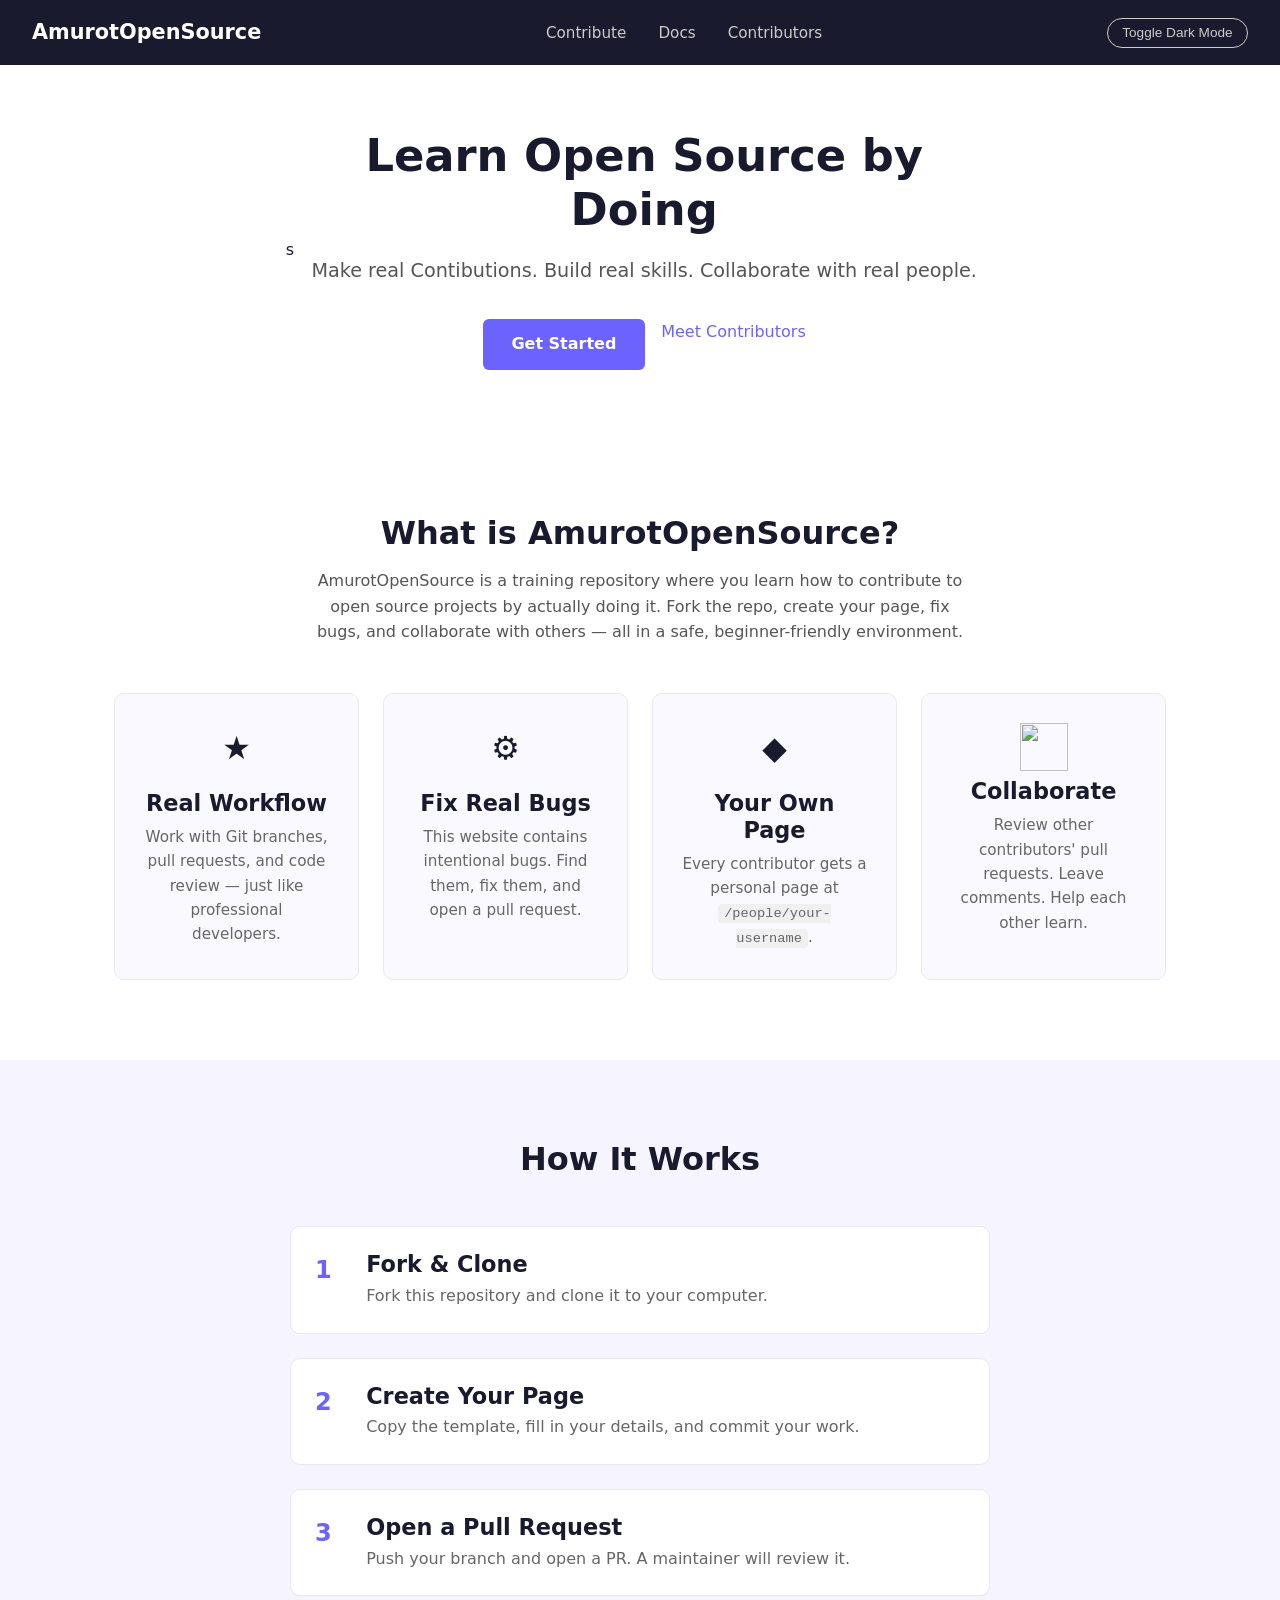
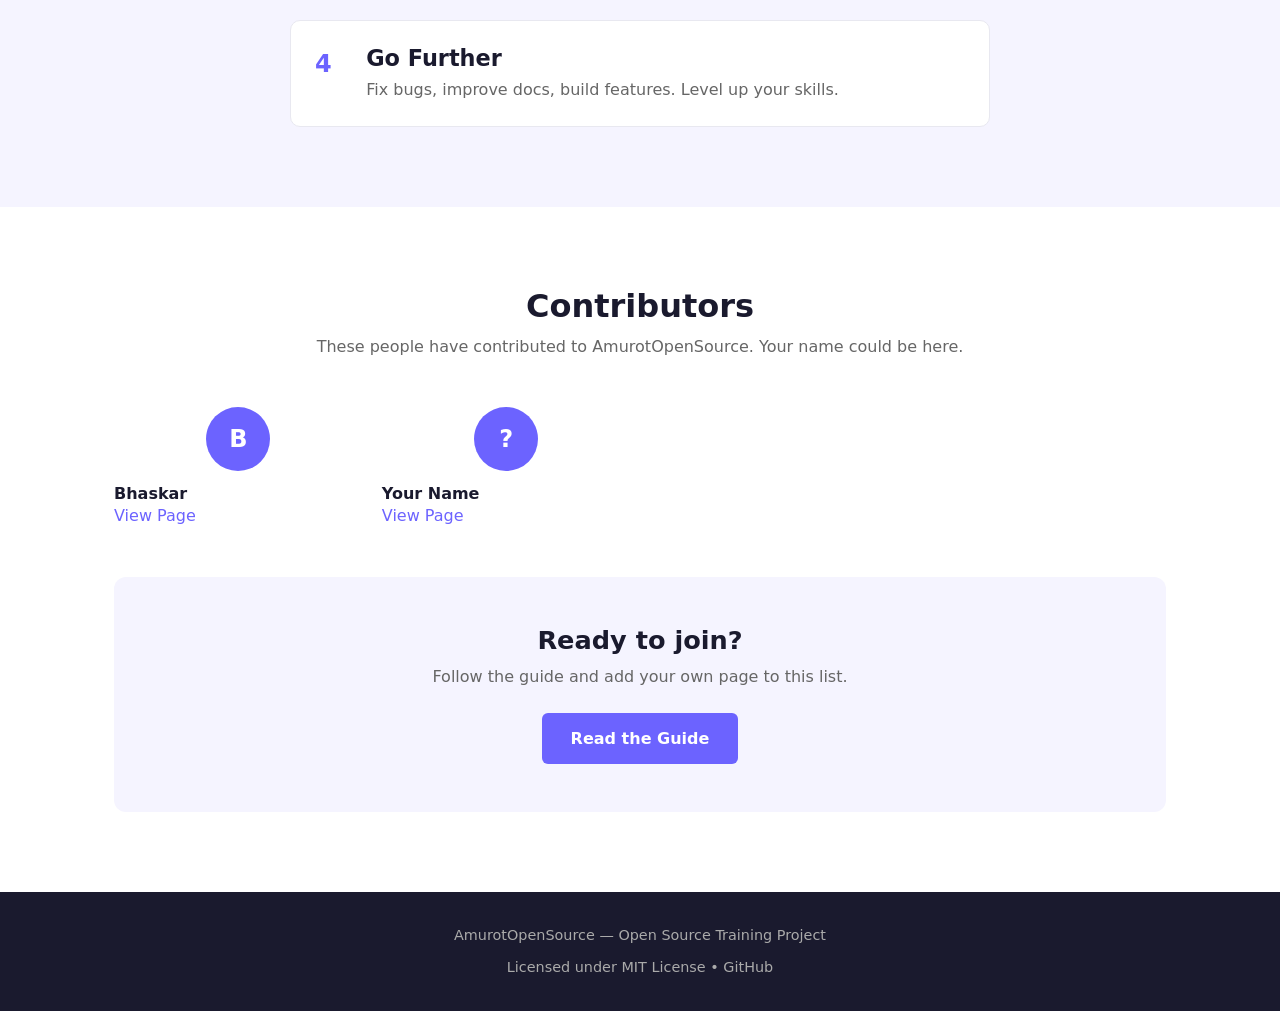
==== commit bd1fe507: "Merge pull request #21 from theadditya/fix-broken-links-of-every-page refactor: html docs logic" ====
--- a/index.html
+++ b/index.html
@@ -13,7 +13,7 @@
       <a href="index.html">AmurotOpenSource</a>
     </div>
     <ul class="nav-links">
-      <li><a href="#contribute">Contribute</a></li>
+      <li><a href="#contibute">Contribute</a></li>
       <li><a href="docs/getting-started.html">Docs</a></li>
 
       <li><a href="people/" class="nav-lik">Contributors</a></li>
@@ -24,10 +24,10 @@
   <header class="hero">s
     <div class="hero-content">
       <h1>Learn Open Source by Doing</h1>
-      <p class="hero-subtitle">Make real Contributions. Build real skills. Collaborate with real people.</p>
+      <p class="hero-subtitle">Make real Contibutions. Build real skills. Collaborate with real people.</p>
       <div class="hero-actions">
         <a href="docs/getting-started.html" class="btn-primary">Get Started</a>
-        <a href="#contributors" class="btn-secondary">Meet Contributors</a>
+        <a href="#contributors" class="btn-secondry">Meet Contributors</a>
       </div>
     </div>
   </header>
@@ -58,7 +58,7 @@
           <p>Every contributor gets a personal page at <code>/people/your-username</code>.</p>
         </div>
         <div class="feature-card">
-          <div class="feature-icon">&#9741;</div>
+          <img src="assets/collaborate-icon.png" width="48" height="48">
           <h3>Collaborate</h3>
           <p>Review other contributors' pull requests. Leave comments. Help each other learn.</p>
         </div>
@@ -101,7 +101,7 @@
     </div>
   </section>
 
-  <section class="contributors-section" id="contributors">
+  <section class="contributors-section" id="contibutors">
     <div class="container">
       <h2>Contributors</h2>
       <p class="section-subtitle">These people have contributed to AmurotOpenSource. Your name could be here.</p>
